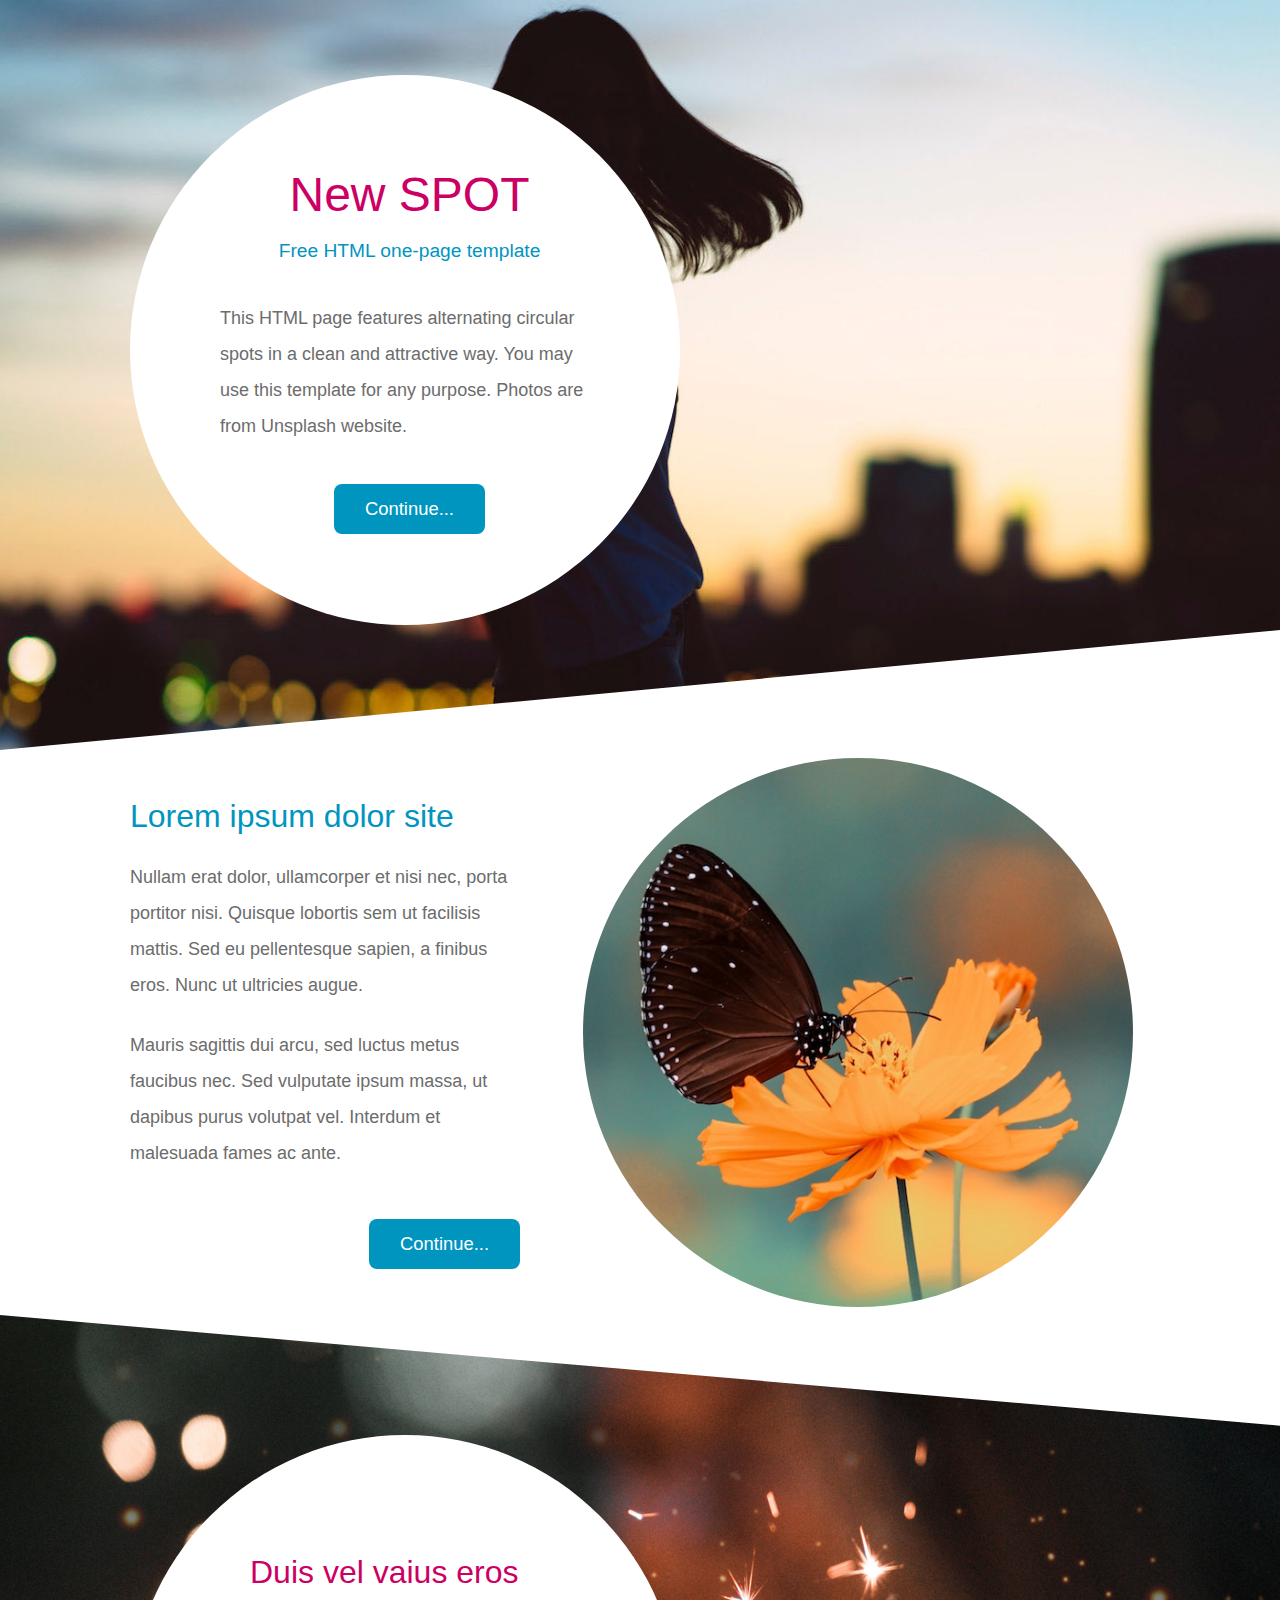
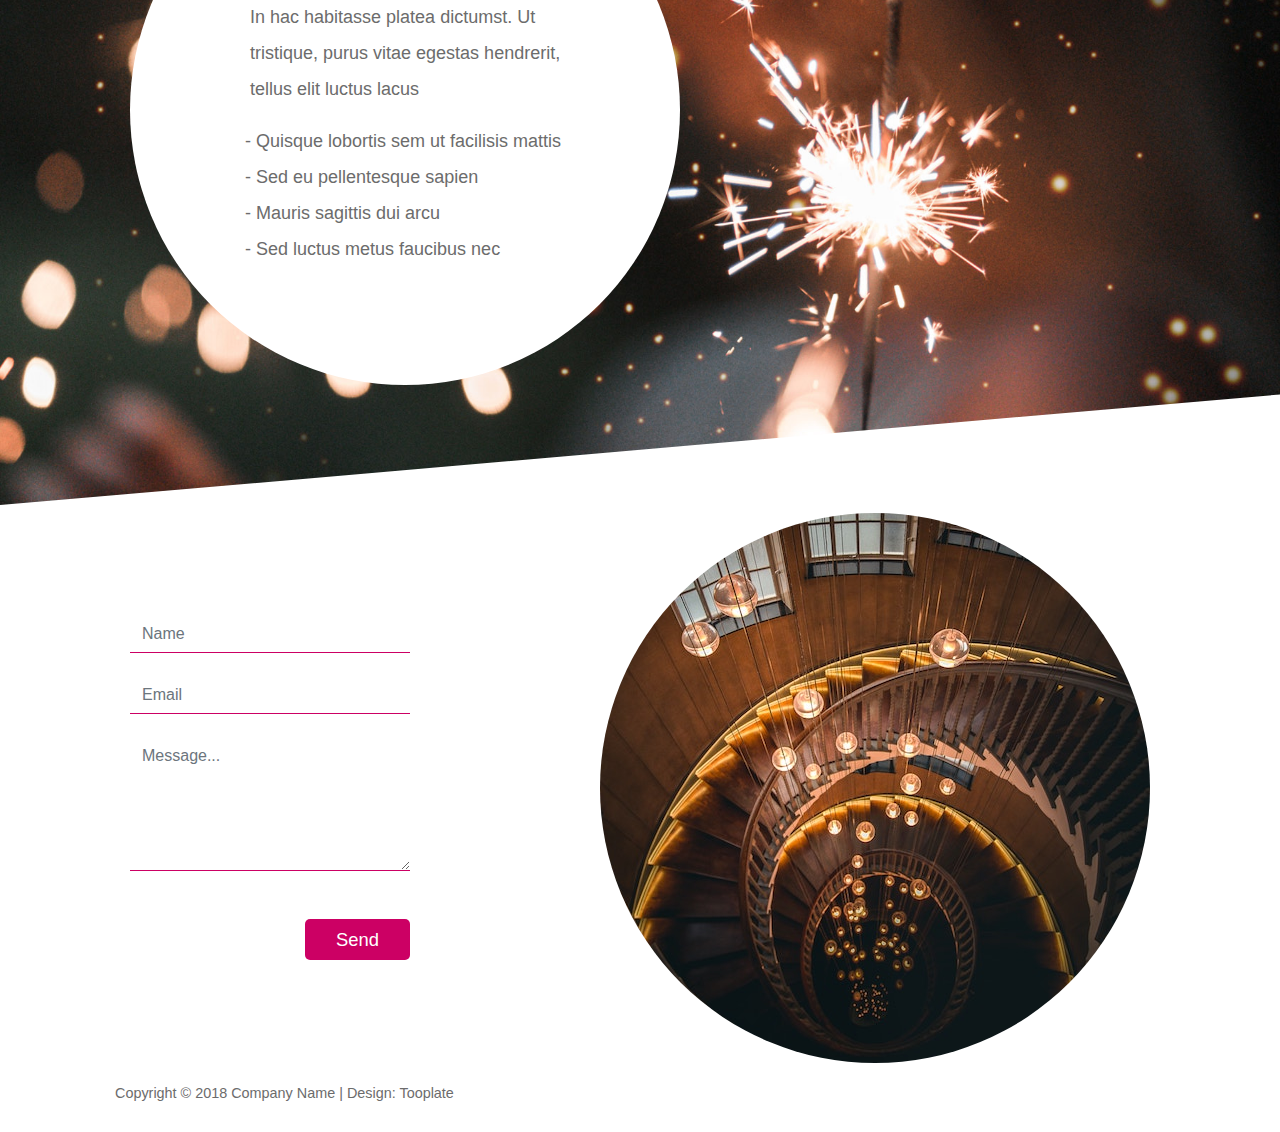
==== index.html @ 66ed39ee "Update index.html" ====
<!DOCTYPE html>
<html lang="en">

<head>
    <meta charset="UTF-8">
    <meta name="viewport" content="width=device-width, initial-scale=1.0">
    <meta http-equiv="X-UA-Compatible" content="ie=edge">
    <link rel="stylesheet" href="css/bootstrap.min.css">
    <link rel="stylesheet" href="css/tooplate-style.css">
    <title>anson is a fxxkn boy</title>
    <!--

    Template 2107 New Spot

	http://www.tooplate.com/view/2107-new-spot

    -->
</head>

<body>
    <div class="tm-container mx-auto">
        <section class="tm-section tm-section-1">
            <div class="container">
                <div class="row">
                    <div class="col-sm-12">
                        <div class="tm-bg-circle-white tm-flex-center-v">
                            <header class="text-center">
                                <h1 class="tm-site-title">New SPOT</h1>
                                <p class="tm-site-subtitle">Free HTML one-page template</p>
                            </header>
                            <p>This HTML page features alternating circular spots in a clean and attractive way. You may use this template for any purpose. Photos are from Unsplash website.</p>
                            <p class="text-center mt-4 mb-0">
                                <a data-scroll href="#tm-section-2" class="btn tm-btn-secondary">Continue...</a>
                            </p>

                        </div>
                    </div>
                </div>
            </div>
        </section>
        <section id="tm-section-2" class="tm-section pt-2 pb-2">
            <div class="container">
                <div class="row">
                    <div class="col-xl-5 col-lg-6 tm-flex-center-v tm-text-container tm-section-left">
                        <h2 class="tm-color-secondary mb-4">Lorem ipsum dolor site</h2>
                        <p class="mb-4">Nullam erat dolor, ullamcorper et nisi nec, porta portitor nisi. Quisque lobortis sem ut facilisis
                            mattis. Sed eu pellentesque sapien, a finibus eros. Nunc ut ultricies augue.</p>
                        <p class="mb-5">Mauris sagittis dui arcu, sed luctus metus faucibus nec. Sed vulputate ipsum massa, ut dapibus purus
                            volutpat vel. Interdum et malesuada fames ac ante.</p>
                        <p class="text-right mb-0">
                            <a href="#tm-section-3" class="btn tm-btn-secondary">Continue...</a>
                        </p>
                    </div>
                    <div class="col-xl-7 col-lg-6 tm-circle-img-container">
                        <img src="img/img-01.jpg" alt="Image" class="rounded-circle tm-circle-img">
                    </div>
                </div>
            </div>
        </section>
        <section id="tm-section-3" class="tm-section tm-section-3">
            <div class="container">
                <div class="row">
                    <div class="col-sm-12 tm-section-2-right">
                        <div class="tm-bg-circle-white tm-bg-circle-pad-2 tm-flex-center-v">
                            <header>
                                <h2 class="tm-color-primary">Duis vel vaius eros</h2>
                            </header>
                            <p>In hac habitasse platea dictumst. Ut tristique, purus vitae egestas hendrerit, tellus elit luctus
                                lacus
                            </p>
                            <ul class="dashed">
                                <li>Quisque lobortis sem ut facilisis mattis</li>
                                <li>Sed eu pellentesque sapien</li>
                                <li>Mauris sagittis dui arcu</li>
                                <li>Sed luctus metus faucibus nec</li>
                            </ul>
                        </div>
                    </div>
                </div>
            </div>
        </section>
        <section class="tm-section pt-2 pb-3">
            <div class="container">
                <div class="row">
                    <div class="col-xl-4 col-lg-4 tm-flex-center-v tm-section-left">
                        <form action="#" class="tm-contact-form" method="POST">
                            <div class="form-group mb-4">
                                <input type="text" id="contact_name" name="contact_name" class="form-control" placeholder="Name" required/>
                            </div>
                            <div class="form-group mb-4">
                                <input type="email" id="contact_email" name="contact_email" class="form-control" placeholder="Email" required/>
                            </div>
                            <div class="form-group mb-5">
                                <textarea rows="5" id="contact_message" name="contact_message" class="form-control" placeholder="Message..." required></textarea>
                            </div>
                            <div class="form-group mb-0 text-right">
                                <button type="submit" class="btn tm-btn-primary tm-send-btn">Send</button>
                            </div>
                        </form>
                    </div>
                    <div class="col-xl-8 col-lg-8 tm-circle-img-container tm-contact-right">
                        <img src="img/img-02.jpg" alt="Image" class="rounded-circle tm-circle-img">
                    </div>
                </div>
            </div>
        </section>
        <footer class="container">
            <div class="row">
                <div class="col-xs-12">
                    <p class="small mb-4 tm-footer-text">Copyright &copy; 2018 Company Name 
                    
                    | Design: <a rel="nofollow" href="https://www.tooplate.com" class="tm-footer-link">Tooplate</a>
                    </p>
                </div>
            </div>
        </footer>
    </div>
    <script src="js/smooth-scroll.polyfills.min.js"></script>
    <!-- https://github.com/cferdinandi/smooth-scroll -->
    <script>
        var scroll = new SmoothScroll('a[href*="#"]', {
            easing: 'easeInOutQuart',
            speed: 800
        });
    </script>
</body>
</html>
---- css/tooplate-style.css ----
/*

Template 2107 New Spot

http://www.tooplate.com/view/2107-new-spot

COLOR CODES

	Primary (Pink):   #CC0064
	Secondary (Blue): #0095BF
  
*/

* {
  margin: 0;
  padding: 0;
}

body {
  background-color: #eee;
  color: #6c6c6c;
  font-family: "Open Sans", Helvetica, Arial, sans-serif;
  font-size: 18px;
  overflow-x: hidden;
}

.tm-container {
  background-color: white;
  max-width: 1400px;
}

.tm-site-title {
  color: #cc0064;
  font-size: 3rem;
}

.tm-site-subtitle {
  color: #0095bf;
  font-size: 1.2rem;
  margin-bottom: 30px;
}

.tm-section-1 {
  height: 750px;
  background-image: url(../img/spot-bg-01.jpg);
  background-size: cover;
  -webkit-clip-path: polygon(0px 0px, 100% 0px, 100% 84%, 0px 100%);
  clip-path: polygon(0px 0px, 100% 0px, 100% 84%, 0px 100%);
  /* background-position: center -95px; */
  background-repeat: no-repeat;
  padding-top: 75px;
}

.tm-section-3 {
  height: 790px;
  background-image: url(../img/spot-bg-02.jpg);
  background-size: cover;
  -webkit-clip-path: polygon(0px 0px, 100% 14%, 100% 86%, 0px 100%);
  clip-path: polygon(0px 0px, 100% 14%, 100% 86%, 0px 100%);
  background-repeat: no-repeat;
  display: flex;
  align-items: center;
}

.tm-color-primary {
  color: #cc0064;
}

.tm-color-secondary {
  color: #0095bf;
}

.tm-btn-primary {
  color: white;
  background-color: #cc0064;
}

.tm-btn-primary:hover,
.tm-btn-primary:focus {
  background-color: #f21b85;
}

.tm-btn-secondary {
  color: white;
  background-color: #0095bf;
}

.tm-btn-secondary:hover,
.tm-btn-secondary:focus {
  background-color: #44cbf1;
}

.tm-bg-circle-white {
  background-color: white;
  color: #6c6c6c;
  padding: 75px 81px 75px 90px;
  border-radius: 50%;
  width: 550px;
  height: 550px;
}

.tm-bg-circle-pad-2 {
  padding-left: 120px;
}

p,
ul {
  line-height: 2;
  font-weight: 300;
}

ul {
  margin: 0;
}
ul.dashed {
  list-style-type: none;
}
ul.dashed > li {
  text-indent: -5px;
}
ul.dashed > li:before {
  content: "-";
  margin-right: 5px;
  text-indent: -5px;
}

.btn {
  padding: 10px 30px;
  font-size: 1.15rem;
  font-weight: 300;
  border-radius: 8px;
}

a.btn:hover {
  color: white;
  text-decoration: none;
}

.tm-flex-center-v {
  display: flex;
  flex-direction: column;
  justify-content: center;
}

.tm-text-container {
  max-width: 420px;
}

.tm-circle-img {
  width: 550px;
}

.tm-circle-img-container {
  text-align: right;
}

.tm-contact-form {
  max-width: 280px;
}

.form-control {
  border-radius: 0;
  border: none;
  border-bottom: 1px solid #cc0064;
}

.form-control:focus {
  box-shadow: none;
  border-color: #cc0064;
  border-width: 2px;
}

.tm-send-btn {
  border-radius: 5px;
  padding-top: 6px;
  padding-bottom: 6px;
}

.tm-footer-link {
  color: #6c6c6c;
}

.tm-footer-link:hover,
.tm-footer-link:focus {
  color: #cc0064;
  text-decoration: none;
}

@media (min-width: 576px) {
  .container {
    max-width: none;
  }
}
@media (min-width: 768px) {
  .container {
    max-width: 720px;
  }
}

@media (min-width: 992px) {
  .container {
    max-width: 960px;
  }
}

@media (min-width: 1200px) {
  .container {
    max-width: 1050px;
  }
}

@media (max-width: 992px) {
  .tm-bg-circle-white {
    margin-left: auto;
    margin-right: auto;
  }
  .tm-section-left {
    margin: 50px auto;
  }

  .tm-circle-img-container {
    text-align: center;
  }

  .tm-contact-form {
    max-width: 100%;
    padding-left: 30px;
    padding-right: 30px;
  }

  .tm-contact-right {
    margin-bottom: 50px;
  }

  .tm-footer-text {
    margin-left: 30px;
    margin-right: 30px;
  }
}

@media (max-width: 576px) {
  .tm-bg-circle-white {
    border-radius: 100px;
    width: 100%;
    height: auto;
    padding: 50px;
  }

  img {
    max-width: 100%;
  }

  .tm-section-1,
  .tm-section-3 {
    height: auto;
  }

  .tm-section-1 {
    padding-bottom: 90px;
    -webkit-clip-path: polygon(0px 0px, 100% 0px, 100% 92%, 0px 100%);
    clip-path: polygon(0px 0px, 100% 0px, 100% 92%, 0px 100%);
  }

  .tm-section-3 {
    padding-top: 100px;
    padding-bottom: 100px;
    -webkit-clip-path: polygon(0px 0px, 100% 8%, 100% 92%, 0px 100%);
    clip-path: polygon(0px 0px, 100% 8%, 100% 92%, 0px 100%);
  }

  .tm-circle-img-container {
    margin-bottom: 30px;
  }
}
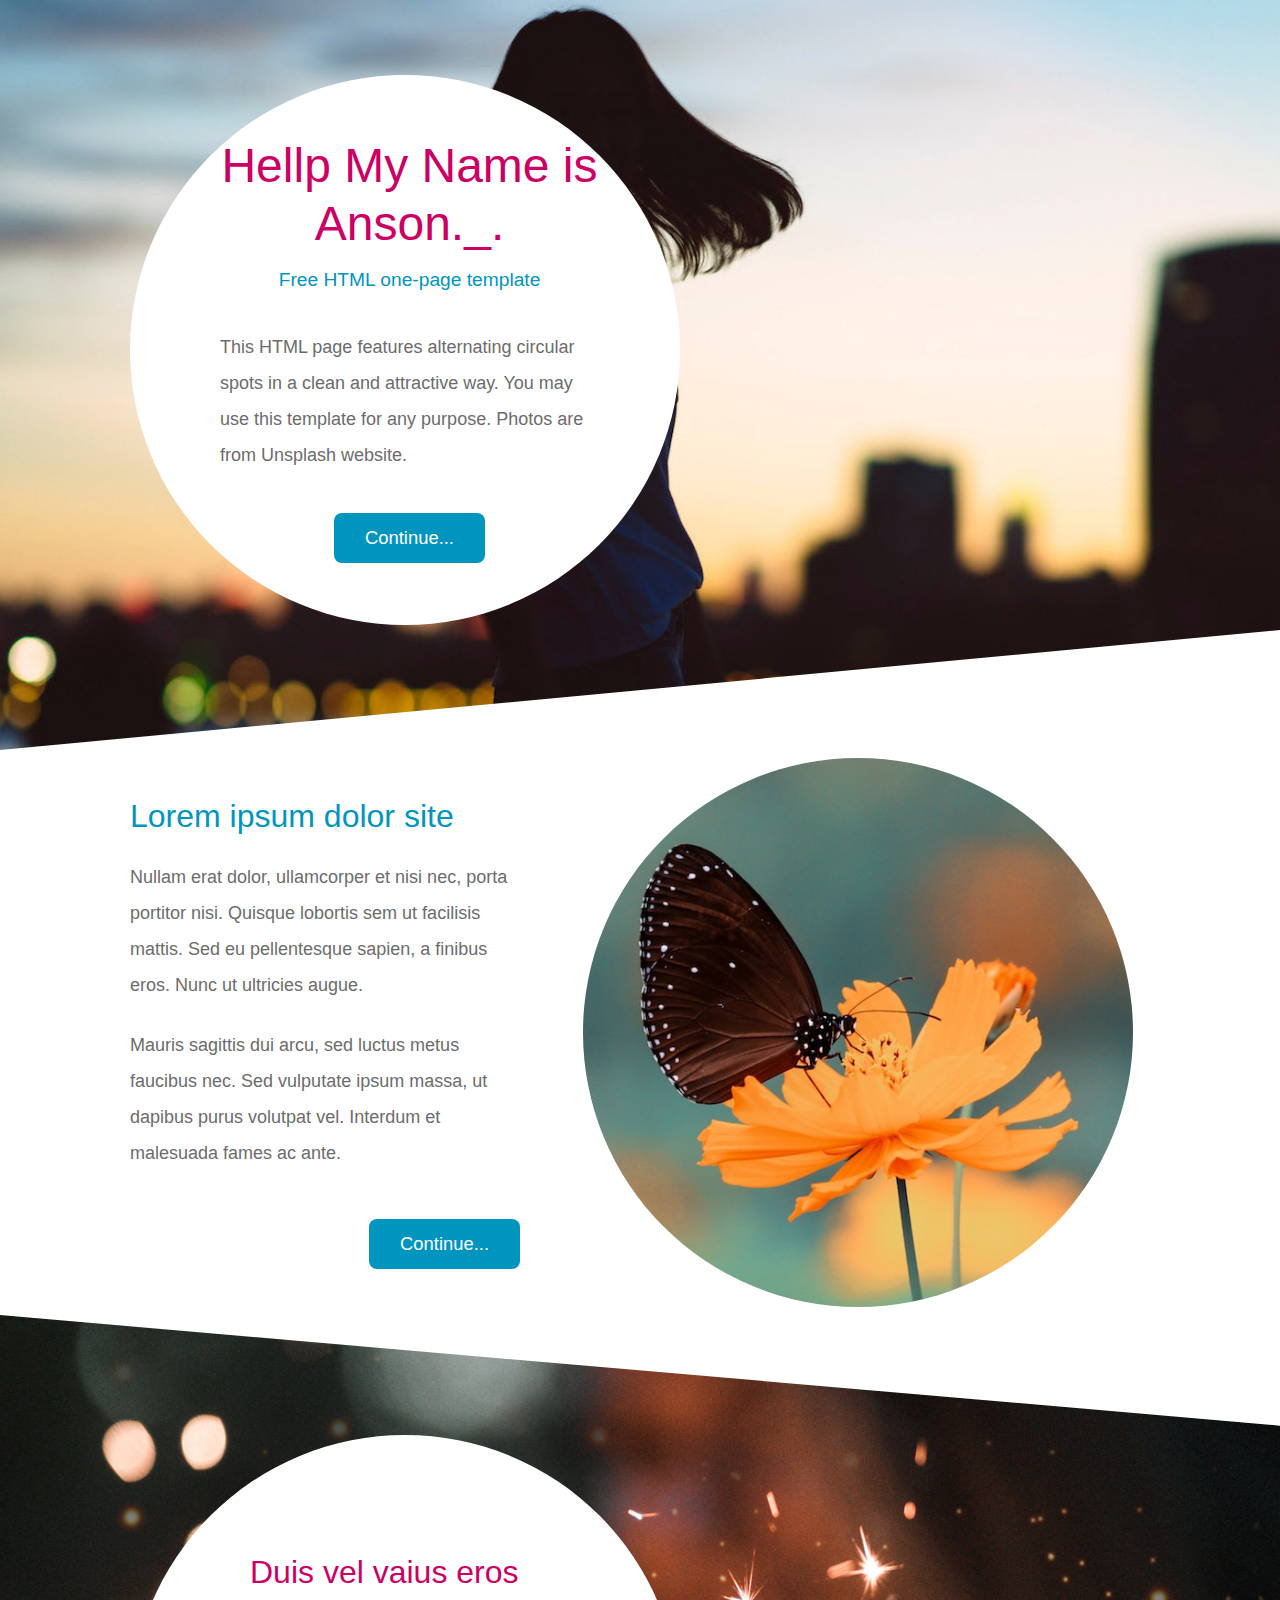
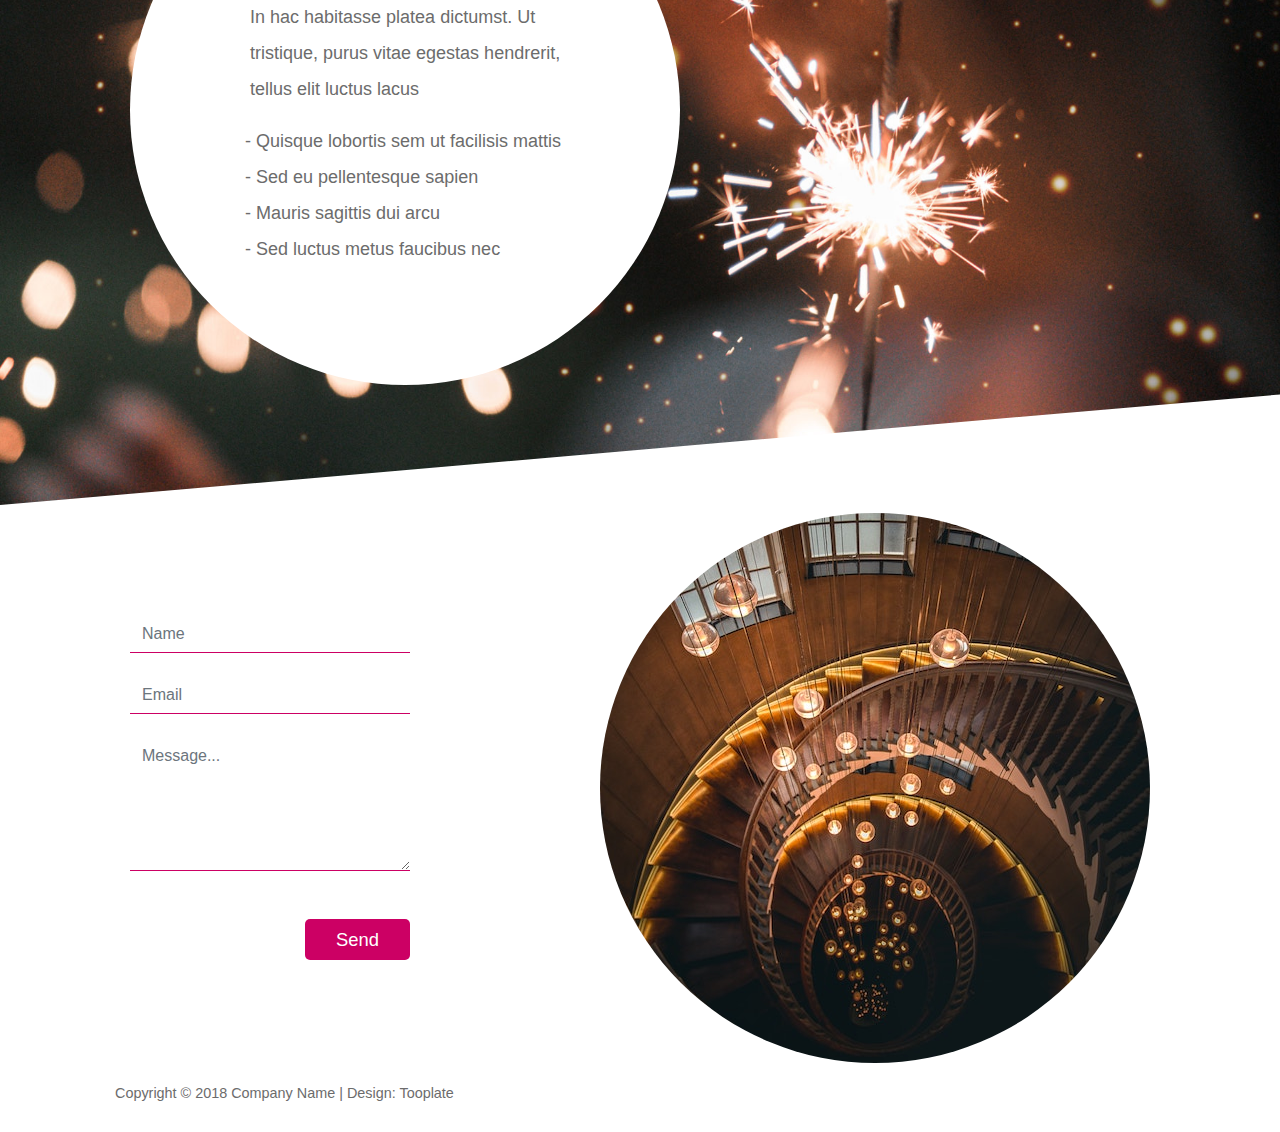
==== commit 2b5134ee: "Update index.html" ====
--- a/index.html
+++ b/index.html
@@ -7,7 +7,7 @@
     <meta http-equiv="X-UA-Compatible" content="ie=edge">
     <link rel="stylesheet" href="css/bootstrap.min.css">
     <link rel="stylesheet" href="css/tooplate-style.css">
-    <title>anson is a fxxkn boy</title>
+    <title>anson is a baby</title>
     <!--
 
     Template 2107 New Spot
@@ -25,7 +25,7 @@
                     <div class="col-sm-12">
                         <div class="tm-bg-circle-white tm-flex-center-v">
                             <header class="text-center">
-                                <h1 class="tm-site-title">New SPOT</h1>
+                                <h1 class="tm-site-title">Hellp My Name is Anson._.</h1>
                                 <p class="tm-site-subtitle">Free HTML one-page template</p>
                             </header>
                             <p>This HTML page features alternating circular spots in a clean and attractive way. You may use this template for any purpose. Photos are from Unsplash website.</p>
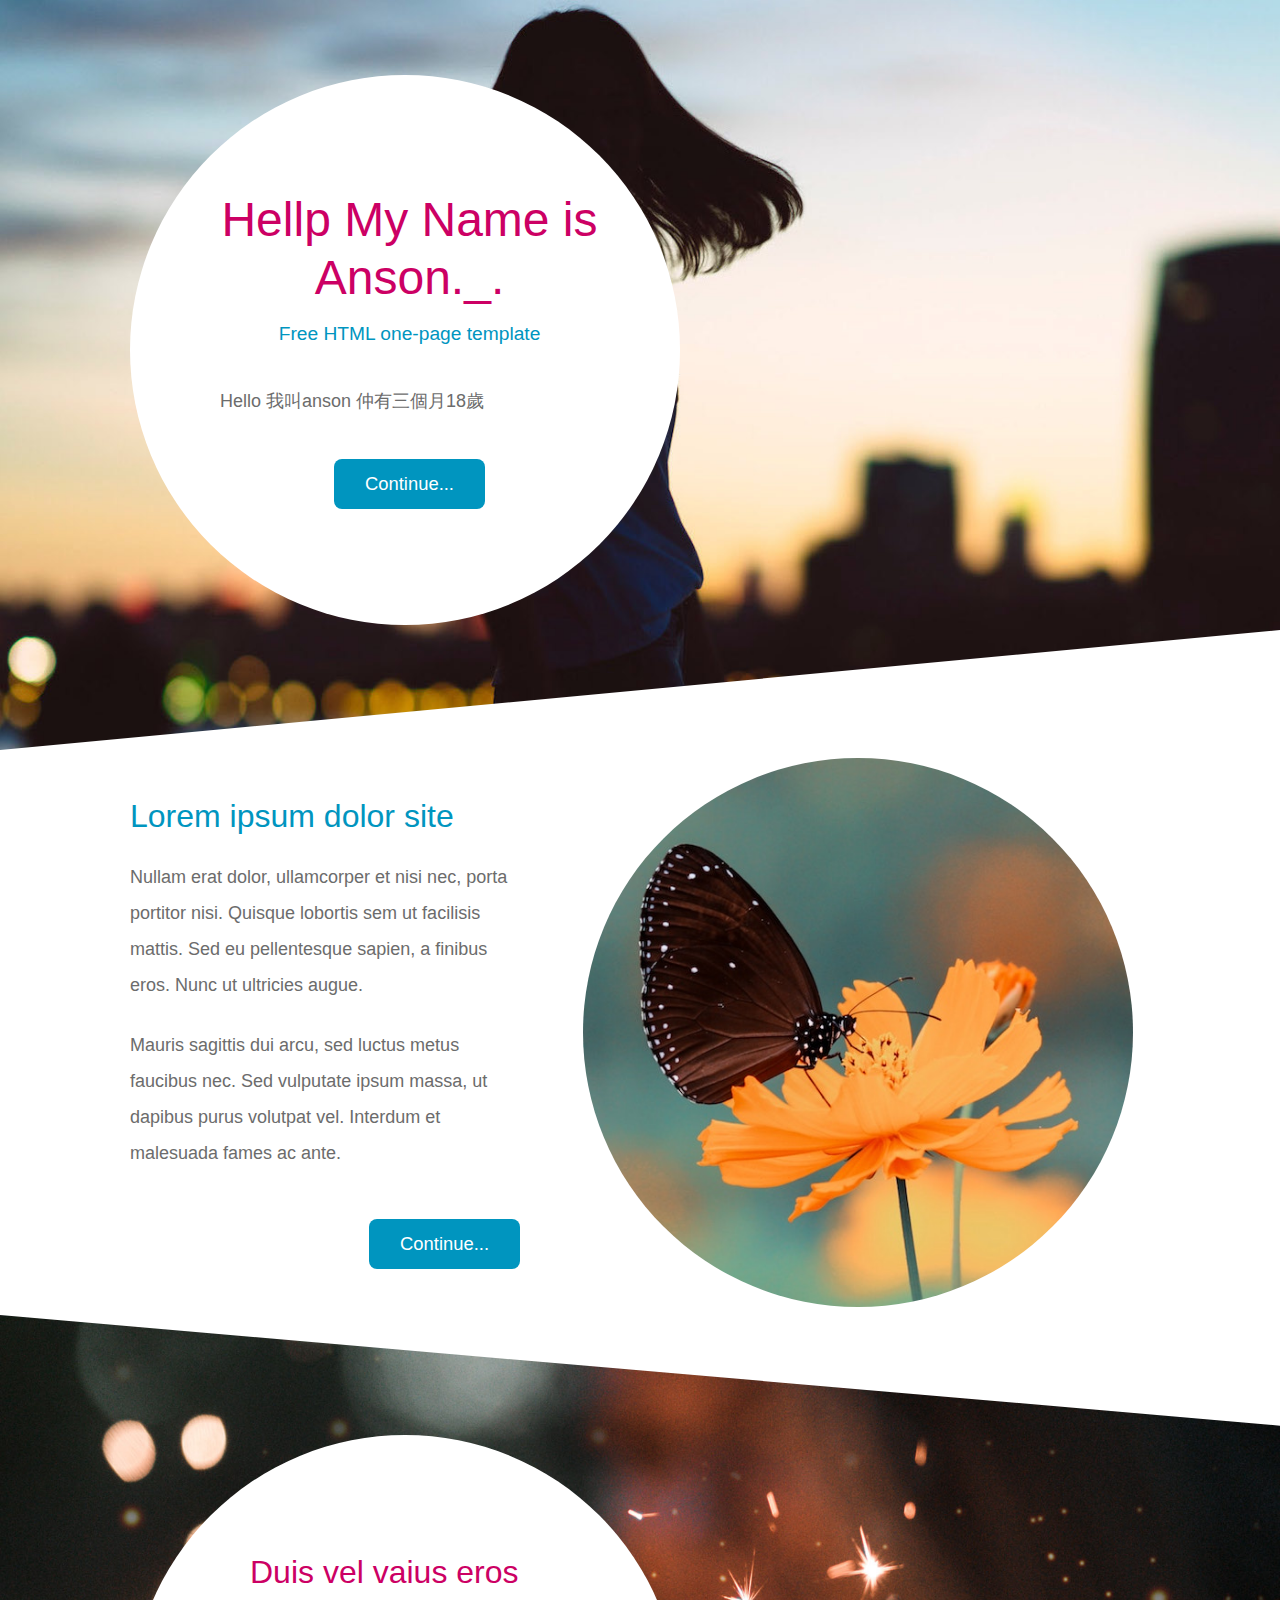
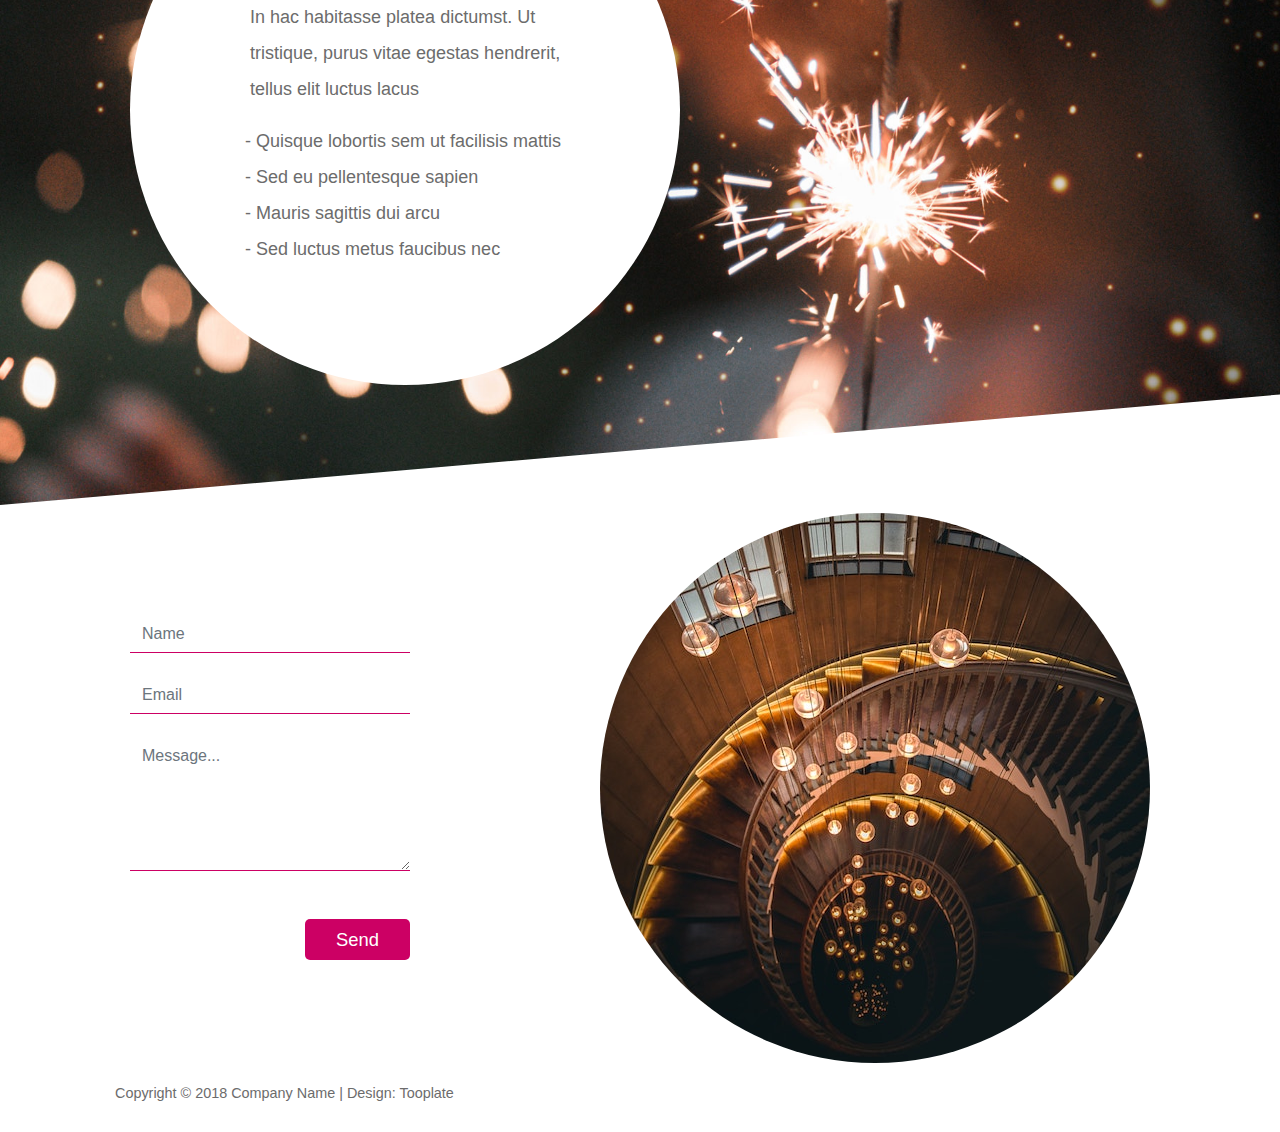
==== commit 70dd021c: "Update index.html" ====
--- a/index.html
+++ b/index.html
@@ -28,7 +28,7 @@
                                 <h1 class="tm-site-title">Hellp My Name is Anson._.</h1>
                                 <p class="tm-site-subtitle">Free HTML one-page template</p>
                             </header>
-                            <p>This HTML page features alternating circular spots in a clean and attractive way. You may use this template for any purpose. Photos are from Unsplash website.</p>
+                            <p>Hello 我叫anson 仲有三個月18歲 </p>
                             <p class="text-center mt-4 mb-0">
                                 <a data-scroll href="#tm-section-2" class="btn tm-btn-secondary">Continue...</a>
                             </p>
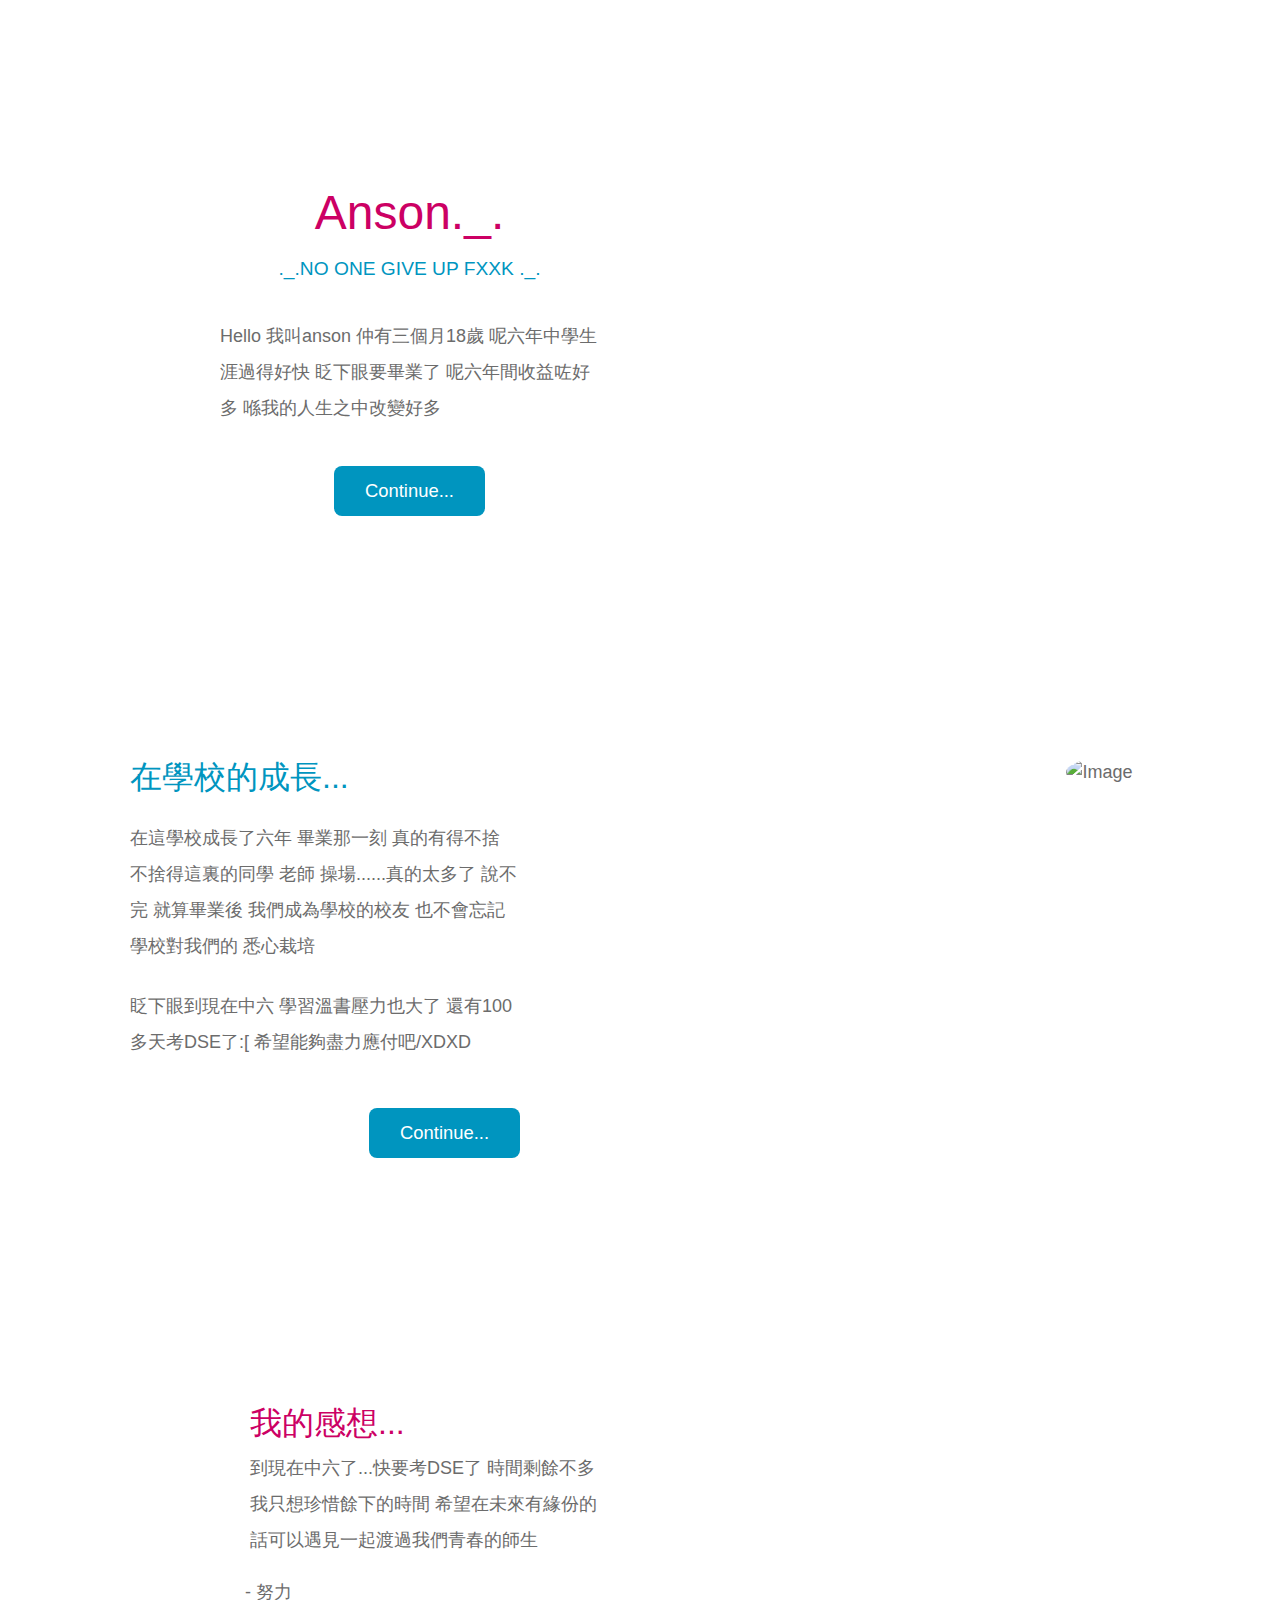
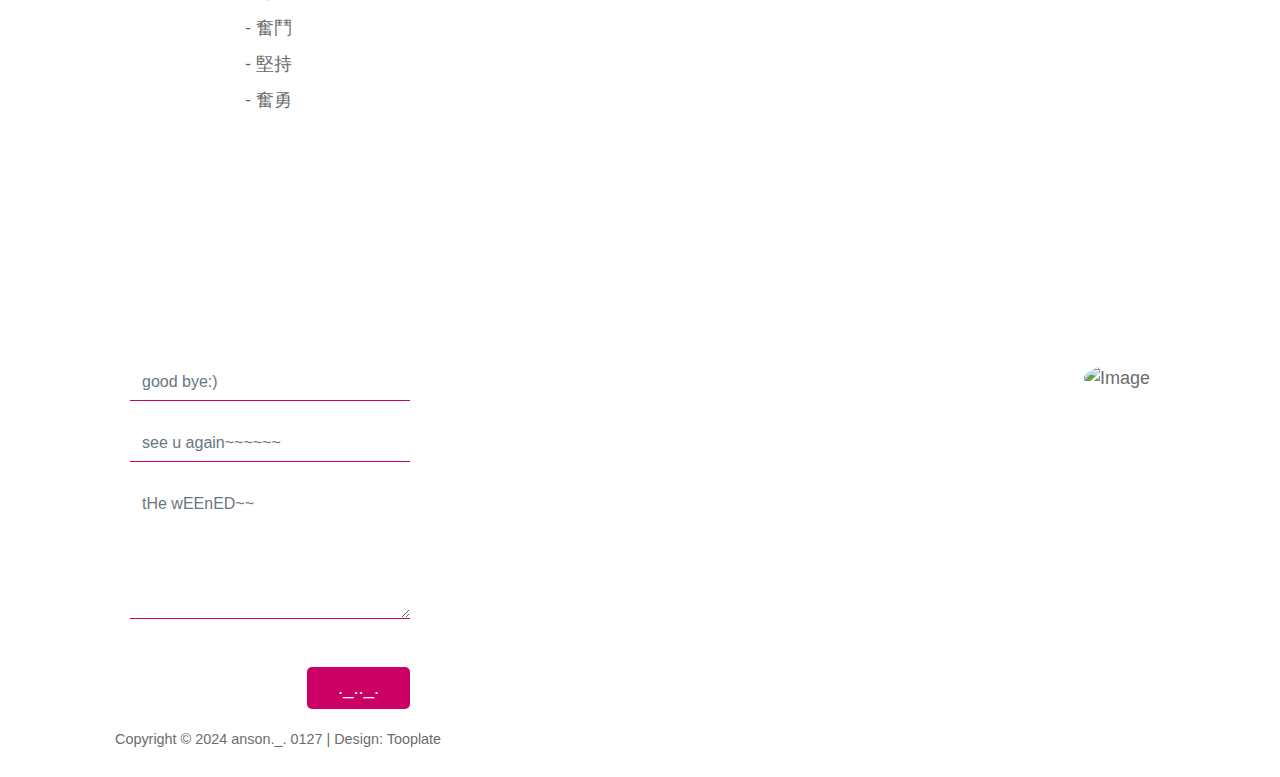
==== commit 88366134: "Update index.html" ====
--- a/index.html
+++ b/index.html
@@ -25,10 +25,10 @@
                     <div class="col-sm-12">
                         <div class="tm-bg-circle-white tm-flex-center-v">
                             <header class="text-center">
-                                <h1 class="tm-site-title">Hellp My Name is Anson._.</h1>
-                                <p class="tm-site-subtitle">Free HTML one-page template</p>
+                                <h1 class="tm-site-title">Anson._.</h1>
+                                <p class="tm-site-subtitle">._.NO ONE GIVE UP FXXK ._.</p>
                             </header>
-                            <p>Hello 我叫anson 仲有三個月18歲 </p>
+                            <p>Hello 我叫anson 仲有三個月18歲 呢六年中學生涯過得好快 眨下眼要畢業了 呢六年間收益咗好多 喺我的人生之中改變好多</p>
                             <p class="text-center mt-4 mb-0">
                                 <a data-scroll href="#tm-section-2" class="btn tm-btn-secondary">Continue...</a>
                             </p>
@@ -42,11 +42,9 @@
             <div class="container">
                 <div class="row">
                     <div class="col-xl-5 col-lg-6 tm-flex-center-v tm-text-container tm-section-left">
-                        <h2 class="tm-color-secondary mb-4">Lorem ipsum dolor site</h2>
-                        <p class="mb-4">Nullam erat dolor, ullamcorper et nisi nec, porta portitor nisi. Quisque lobortis sem ut facilisis
-                            mattis. Sed eu pellentesque sapien, a finibus eros. Nunc ut ultricies augue.</p>
-                        <p class="mb-5">Mauris sagittis dui arcu, sed luctus metus faucibus nec. Sed vulputate ipsum massa, ut dapibus purus
-                            volutpat vel. Interdum et malesuada fames ac ante.</p>
+                        <h2 class="tm-color-secondary mb-4">在學校的成長...</h2>
+                        <p class="mb-4">在這學校成長了六年 畢業那一刻 真的有得不捨 不捨得這裏的同學 老師 操場......真的太多了 說不完 就算畢業後 我們成為學校的校友 也不會忘記學校對我們的 悉心栽培 </p>
+                        <p class="mb-5">眨下眼到現在中六 學習溫書壓力也大了 還有100多天考DSE了:[ 希望能夠盡力應付吧/XDXD </p>
                         <p class="text-right mb-0">
                             <a href="#tm-section-3" class="btn tm-btn-secondary">Continue...</a>
                         </p>
@@ -63,16 +61,15 @@
                     <div class="col-sm-12 tm-section-2-right">
                         <div class="tm-bg-circle-white tm-bg-circle-pad-2 tm-flex-center-v">
                             <header>
-                                <h2 class="tm-color-primary">Duis vel vaius eros</h2>
+                                <h2 class="tm-color-primary">我的感想...</h2>
                             </header>
-                            <p>In hac habitasse platea dictumst. Ut tristique, purus vitae egestas hendrerit, tellus elit luctus
-                                lacus
+                            <p>到現在中六了...快要考DSE了 時間剩餘不多 我只想珍惜餘下的時間 希望在未來有緣份的話可以遇見一起渡過我們青春的師生
                             </p>
                             <ul class="dashed">
-                                <li>Quisque lobortis sem ut facilisis mattis</li>
-                                <li>Sed eu pellentesque sapien</li>
-                                <li>Mauris sagittis dui arcu</li>
-                                <li>Sed luctus metus faucibus nec</li>
+                                <li>努力</li>
+                                <li>奮鬥</li>
+                                <li>堅持</li>
+                                <li>奮勇</li>
                             </ul>
                         </div>
                     </div>
@@ -85,16 +82,16 @@
                     <div class="col-xl-4 col-lg-4 tm-flex-center-v tm-section-left">
                         <form action="#" class="tm-contact-form" method="POST">
                             <div class="form-group mb-4">
-                                <input type="text" id="contact_name" name="contact_name" class="form-control" placeholder="Name" required/>
+                                <input type="text" id="contact_name" name="contact_name" class="form-control" placeholder="good bye:)" required/>
                             </div>
                             <div class="form-group mb-4">
-                                <input type="email" id="contact_email" name="contact_email" class="form-control" placeholder="Email" required/>
+                                <input type="email" id="contact_email" name="contact_email" class="form-control" placeholder="see u again~~~~~~" required/>
                             </div>
                             <div class="form-group mb-5">
-                                <textarea rows="5" id="contact_message" name="contact_message" class="form-control" placeholder="Message..." required></textarea>
+                                <textarea rows="5" id="contact_message" name="contact_message" class="form-control" placeholder="tHe wEEnED~~" required></textarea>
                             </div>
                             <div class="form-group mb-0 text-right">
-                                <button type="submit" class="btn tm-btn-primary tm-send-btn">Send</button>
+                                <button type="submit" class="btn tm-btn-primary tm-send-btn">._.._.</button>
                             </div>
                         </form>
                     </div>
@@ -107,9 +104,9 @@
         <footer class="container">
             <div class="row">
                 <div class="col-xs-12">
-                    <p class="small mb-4 tm-footer-text">Copyright &copy; 2018 Company Name 
+                    <p class="small mb-4 tm-footer-text">Copyright &copy; 2024 anson._. 0127
                     
-                    | Design: <a rel="nofollow" href="https://www.tooplate.com" class="tm-footer-link">Tooplate</a>
+                    | Design: <a rel="nofollow" class="tm-footer-link">Tooplate</a>
                     </p>
                 </div>
             </div>
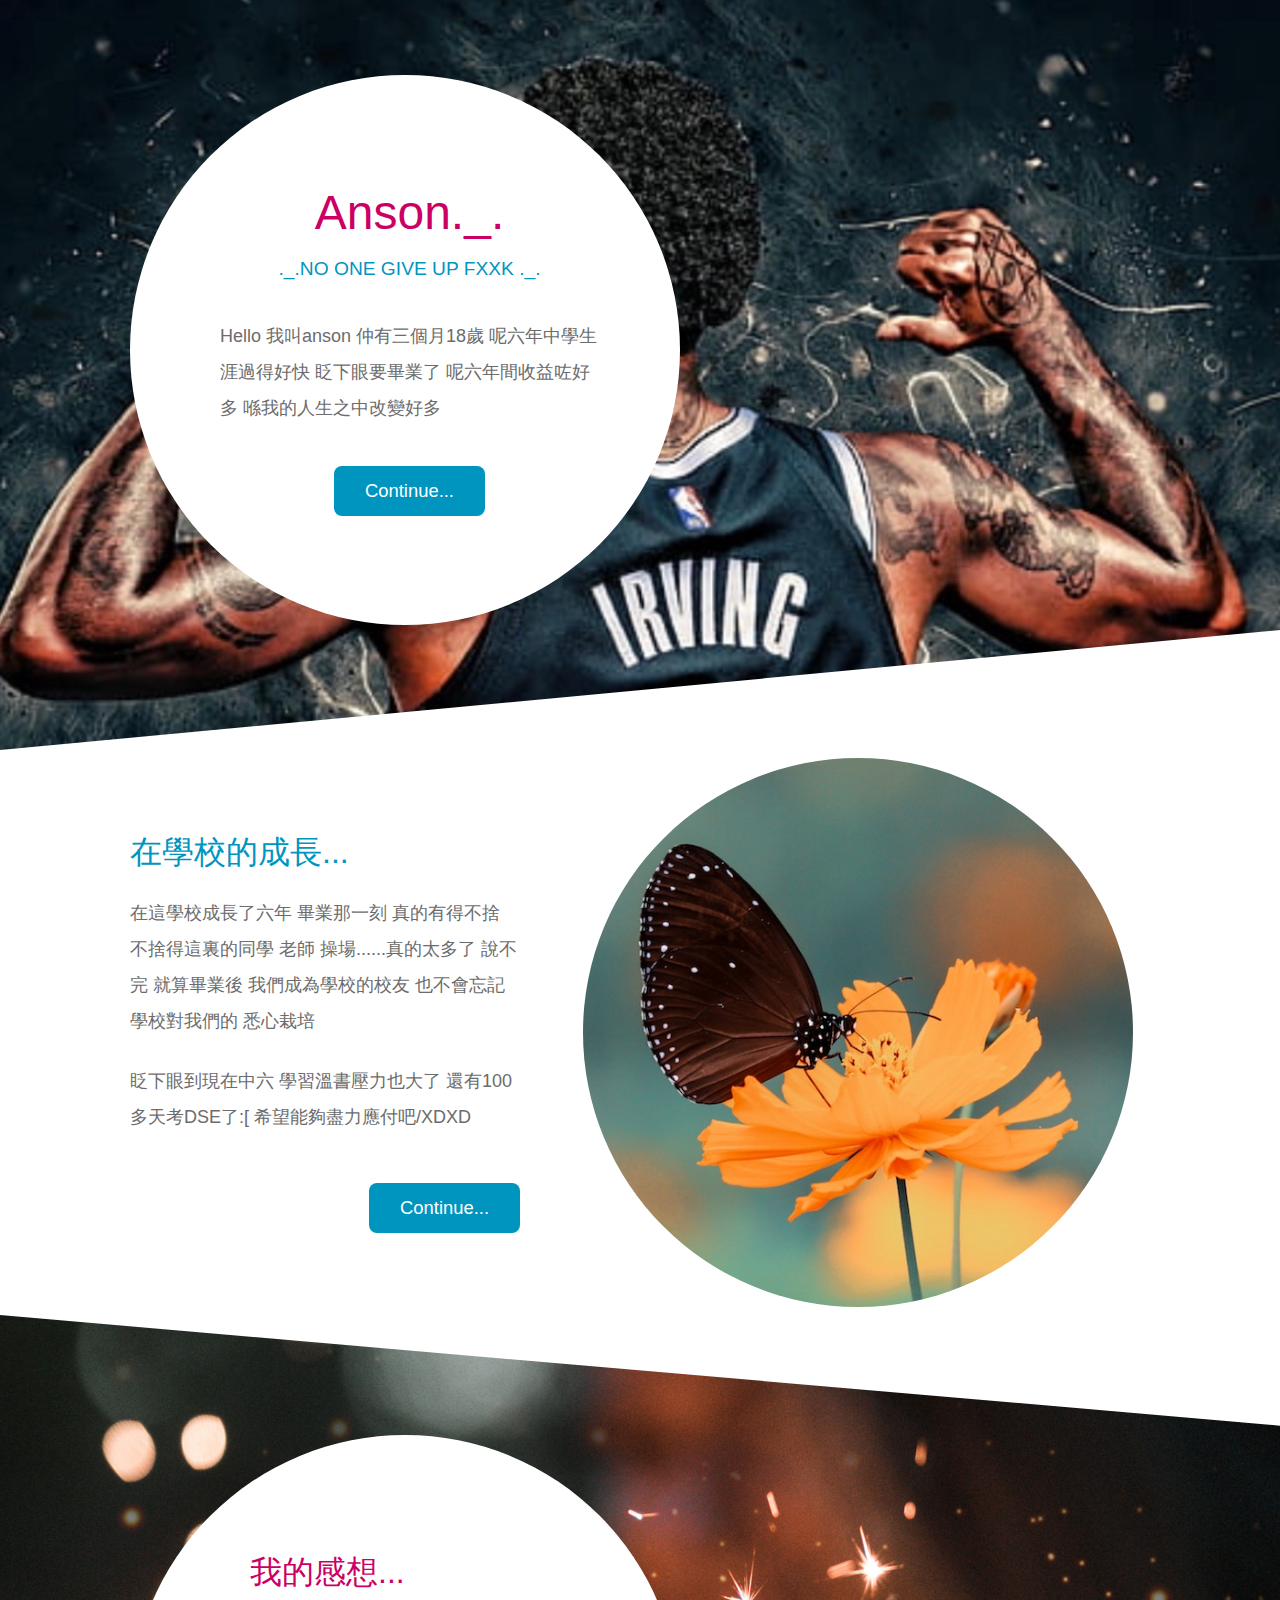
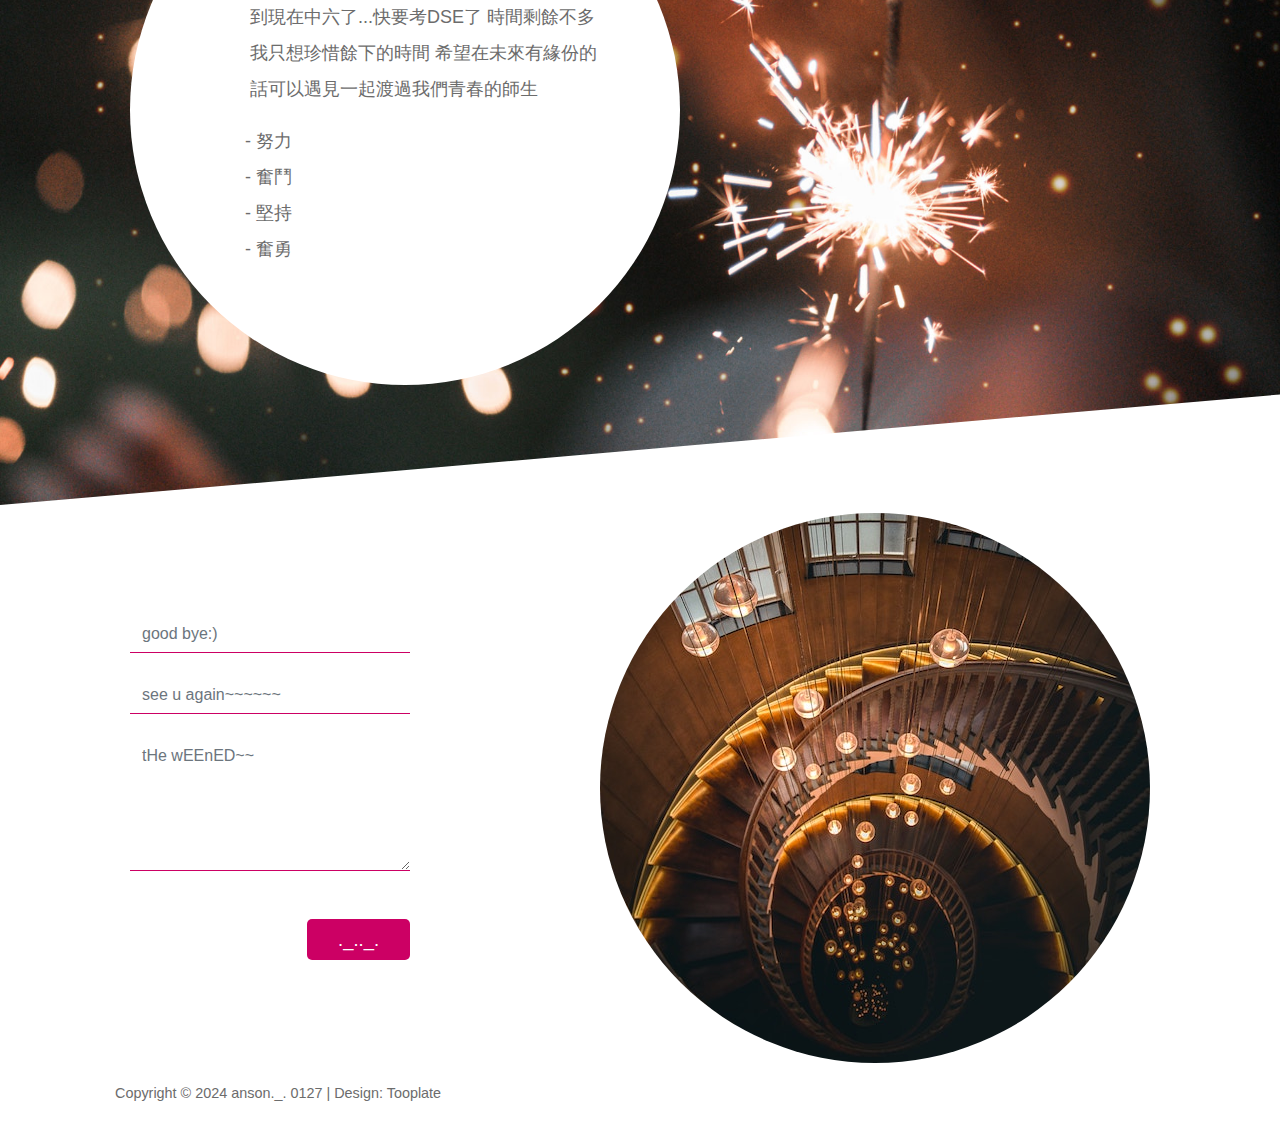
==== commit 3d60140b: "Add files via upload" ====
--- a/index.html
+++ b/index.html
@@ -121,4 +121,4 @@
         });
     </script>
 </body>
-</html>
+</html>--- a/css/tooplate-style.css
+++ b/css/tooplate-style.css
@@ -42,7 +42,7 @@
 
 .tm-section-1 {
   height: 750px;
-  background-image: url(../img/spot-bg-01.jpg);
+  background-image:url(../img/img-03.jpg);
   background-size: cover;
   -webkit-clip-path: polygon(0px 0px, 100% 0px, 100% 84%, 0px 100%);
   clip-path: polygon(0px 0px, 100% 0px, 100% 84%, 0px 100%);
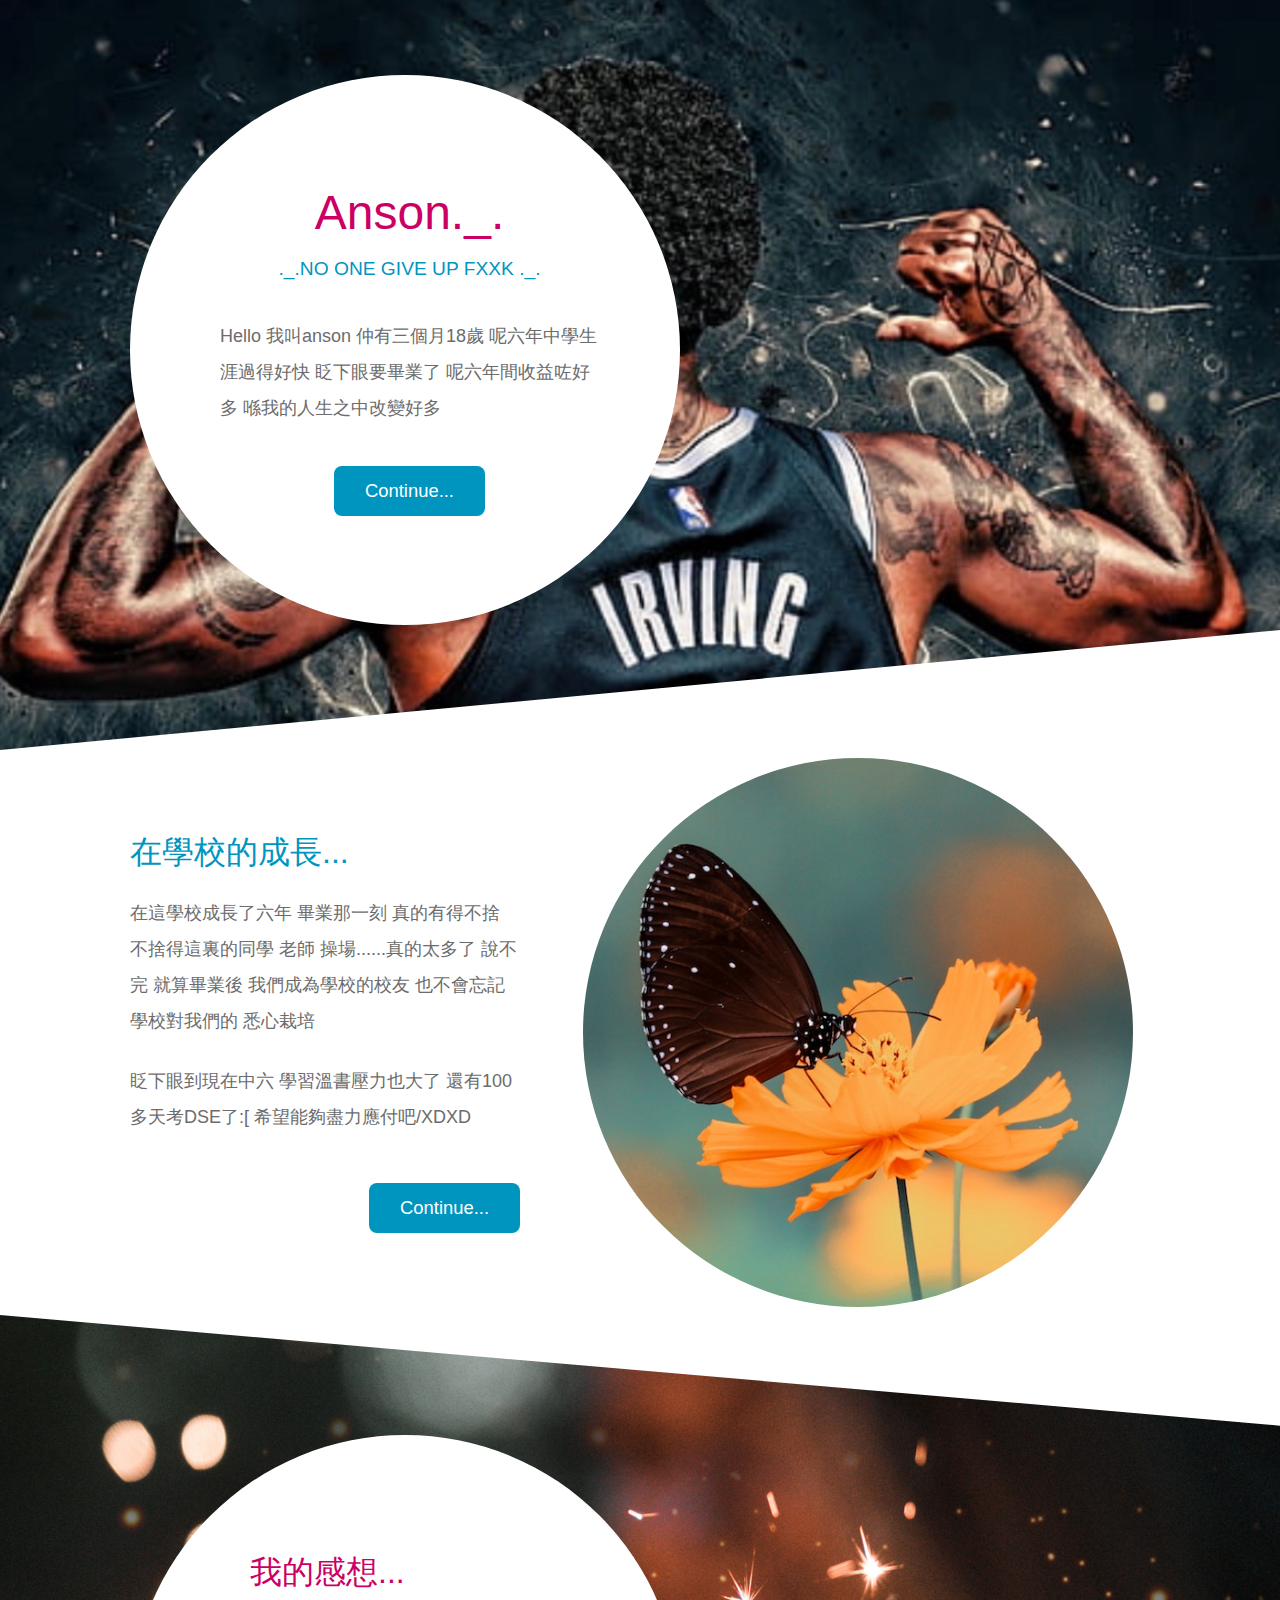
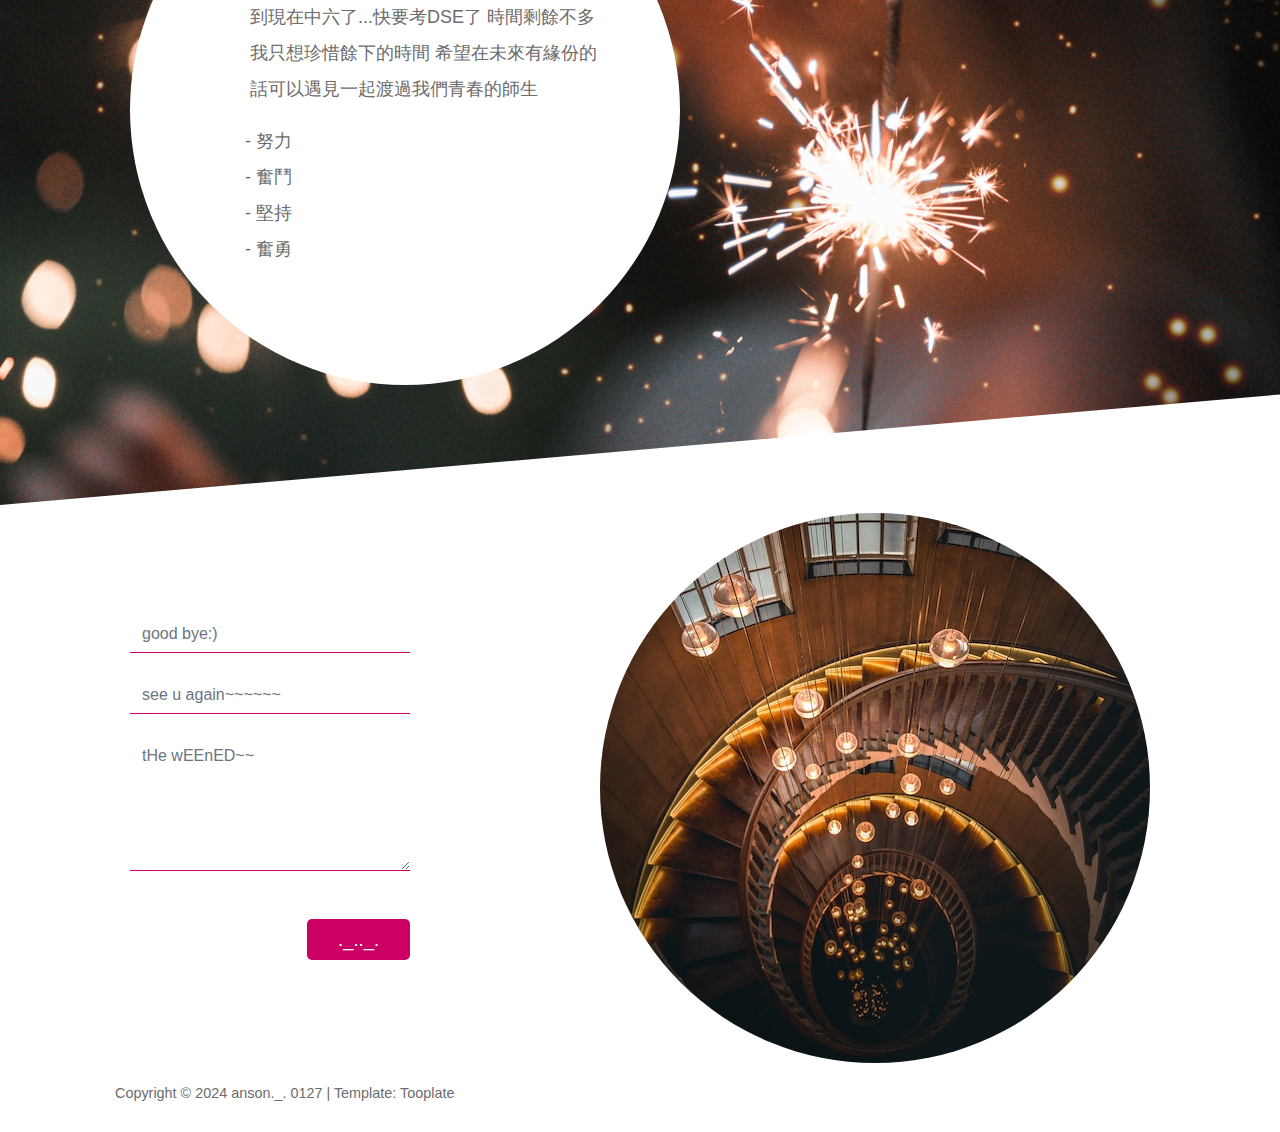
==== commit 7161eb93: "Update index.html" ====
--- a/index.html
+++ b/index.html
@@ -106,7 +106,7 @@
                 <div class="col-xs-12">
                     <p class="small mb-4 tm-footer-text">Copyright &copy; 2024 anson._. 0127
                     
-                    | Design: <a rel="nofollow" class="tm-footer-link">Tooplate</a>
+                    | Template: <a rel="nofollow" class="tm-footer-link">Tooplate</a>
                     </p>
                 </div>
             </div>
@@ -121,4 +121,4 @@
         });
     </script>
 </body>
-</html>+</html>
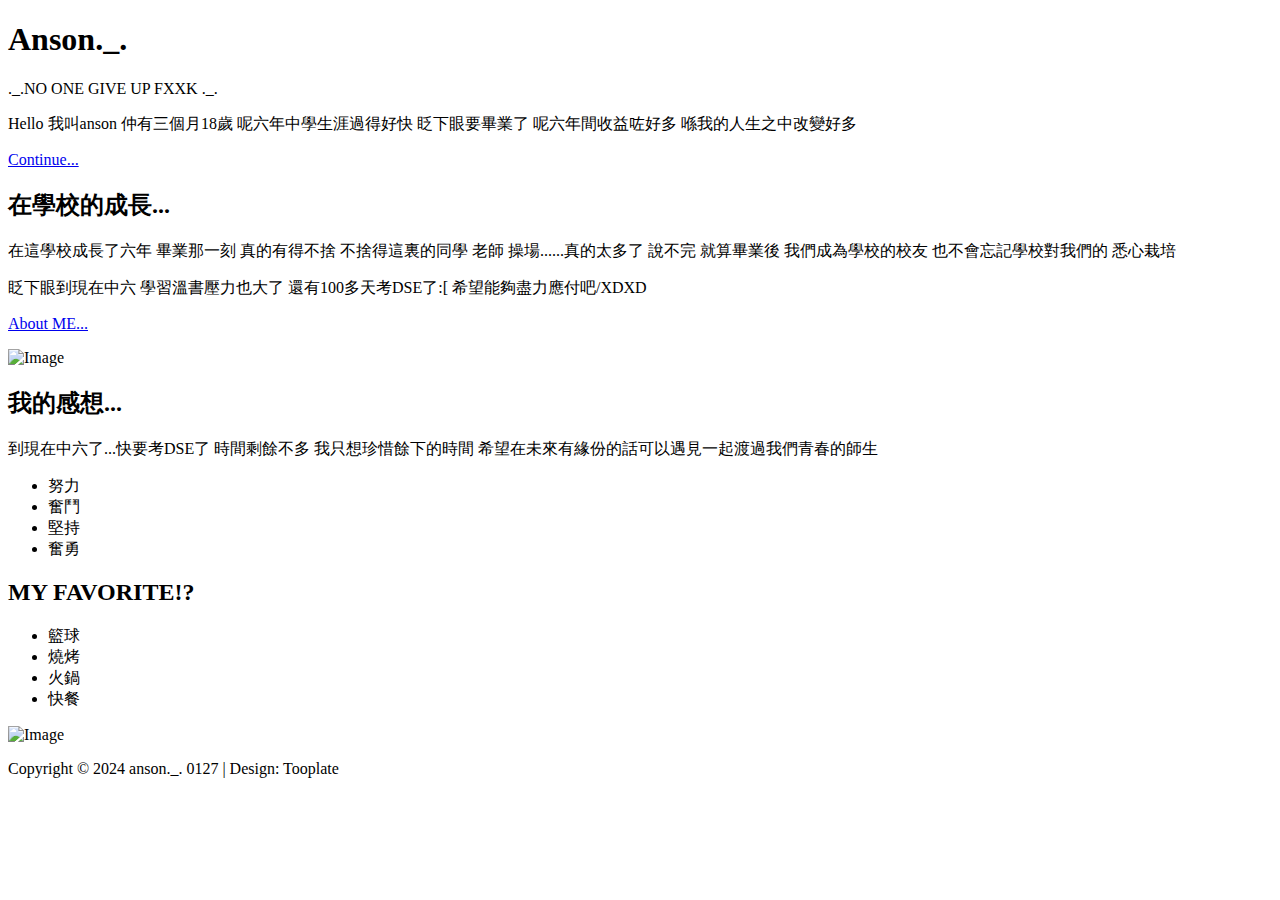
==== commit 52da99aa: "Add files via upload" ====
--- a/index.html
+++ b/index.html
@@ -46,7 +46,7 @@
                         <p class="mb-4">在這學校成長了六年 畢業那一刻 真的有得不捨 不捨得這裏的同學 老師 操場......真的太多了 說不完 就算畢業後 我們成為學校的校友 也不會忘記學校對我們的 悉心栽培 </p>
                         <p class="mb-5">眨下眼到現在中六 學習溫書壓力也大了 還有100多天考DSE了:[ 希望能夠盡力應付吧/XDXD </p>
                         <p class="text-right mb-0">
-                            <a href="#tm-section-3" class="btn tm-btn-secondary">Continue...</a>
+                            <a href="./about.html" class="btn tm-btn-secondary">About ME...</a>
                         </p>
                     </div>
                     <div class="col-xl-7 col-lg-6 tm-circle-img-container">
@@ -82,17 +82,31 @@
                     <div class="col-xl-4 col-lg-4 tm-flex-center-v tm-section-left">
                         <form action="#" class="tm-contact-form" method="POST">
                             <div class="form-group mb-4">
-                                <input type="text" id="contact_name" name="contact_name" class="form-control" placeholder="good bye:)" required/>
+                                <!DOCTYPE html>
+                                <html>
+                                <body>
+                                
+                                <h2>MY FAVORITE!?</h2>
+                                
+                                <ul>
+                                  <li>籃球</li>
+                                  <li>燒烤</li>
+                                  <li>火鍋</li>
+                                  <li>快餐</li>
+                                </ul>  
+                                
+                                </body>
+                                </html>
+
+
+
+
+
+
+
                             </div>
-                            <div class="form-group mb-4">
-                                <input type="email" id="contact_email" name="contact_email" class="form-control" placeholder="see u again~~~~~~" required/>
-                            </div>
-                            <div class="form-group mb-5">
-                                <textarea rows="5" id="contact_message" name="contact_message" class="form-control" placeholder="tHe wEEnED~~" required></textarea>
-                            </div>
-                            <div class="form-group mb-0 text-right">
-                                <button type="submit" class="btn tm-btn-primary tm-send-btn">._.._.</button>
-                            </div>
+                         
+                         
                         </form>
                     </div>
                     <div class="col-xl-8 col-lg-8 tm-circle-img-container tm-contact-right">
@@ -106,7 +120,7 @@
                 <div class="col-xs-12">
                     <p class="small mb-4 tm-footer-text">Copyright &copy; 2024 anson._. 0127
                     
-                    | Template: <a rel="nofollow" class="tm-footer-link">Tooplate</a>
+                    | Design: <a rel="nofollow" class="tm-footer-link">Tooplate</a>
                     </p>
                 </div>
             </div>
@@ -121,4 +135,4 @@
         });
     </script>
 </body>
-</html>
+</html>